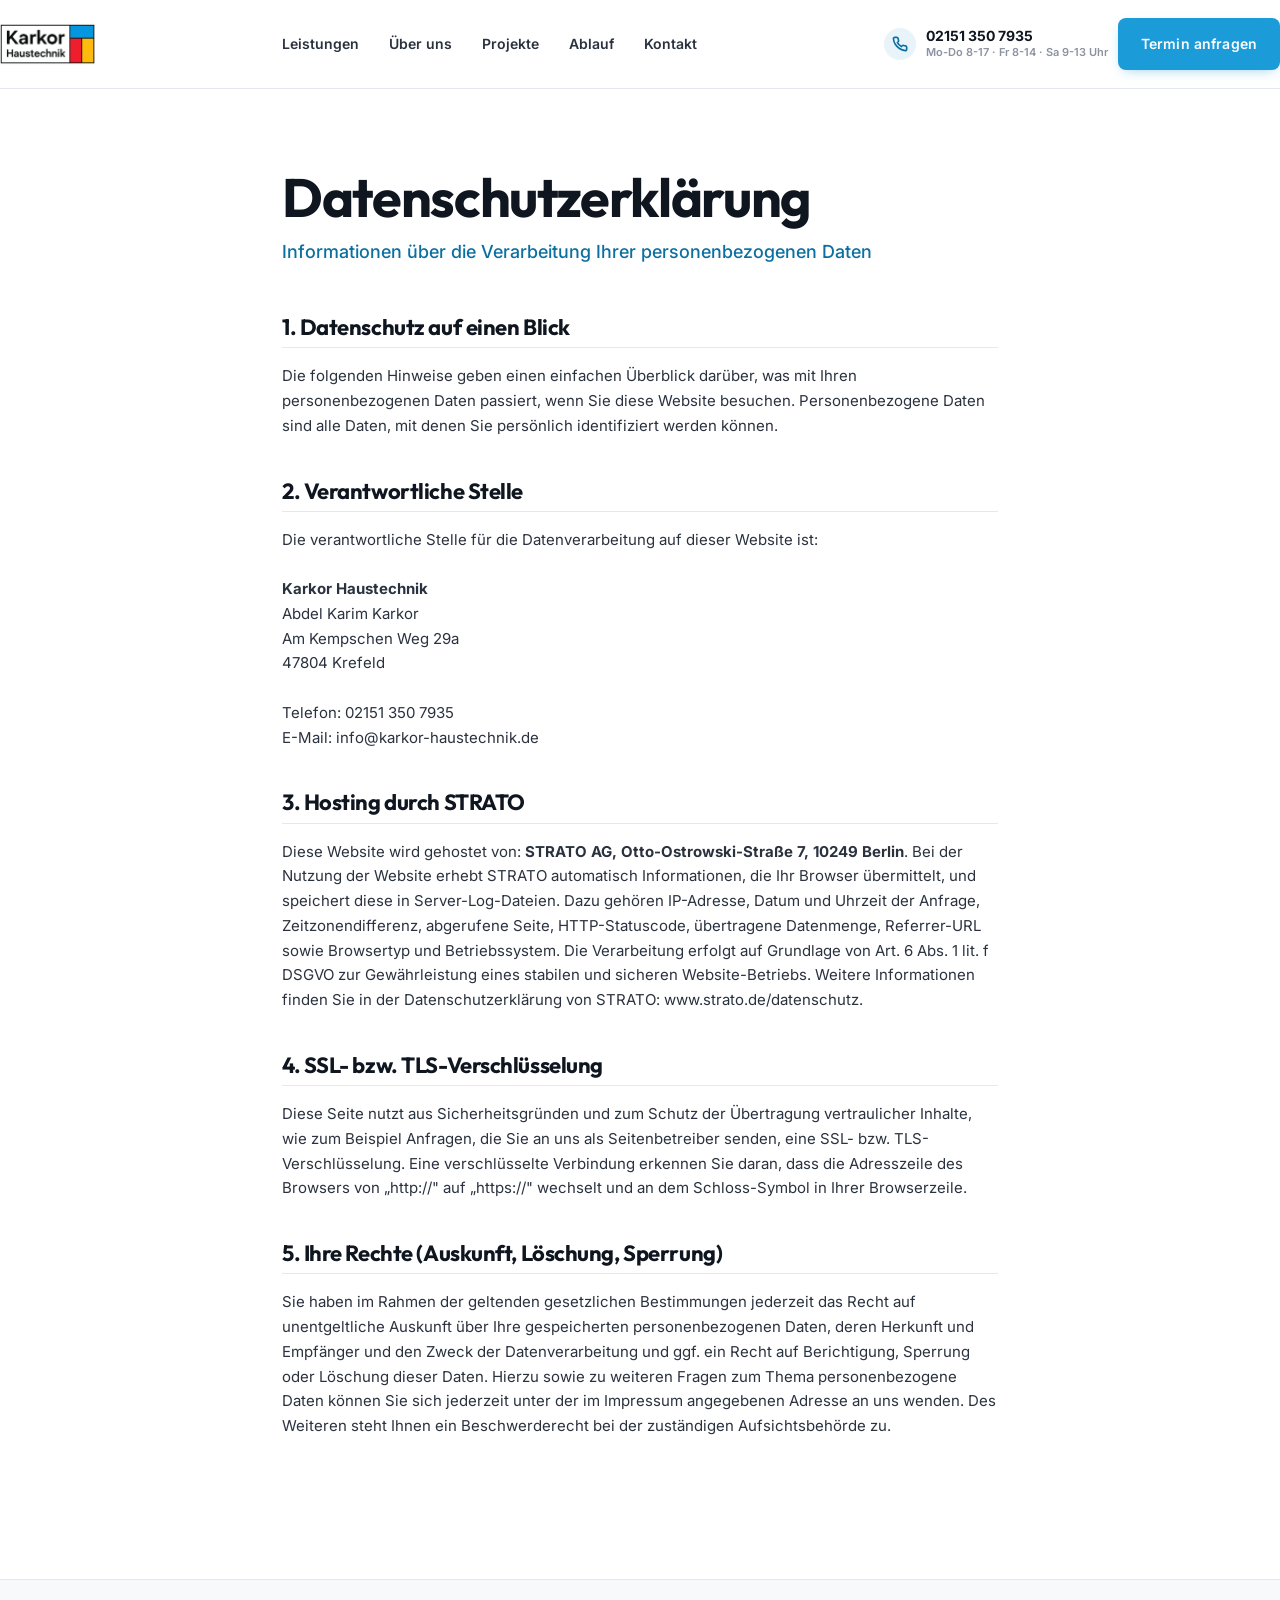
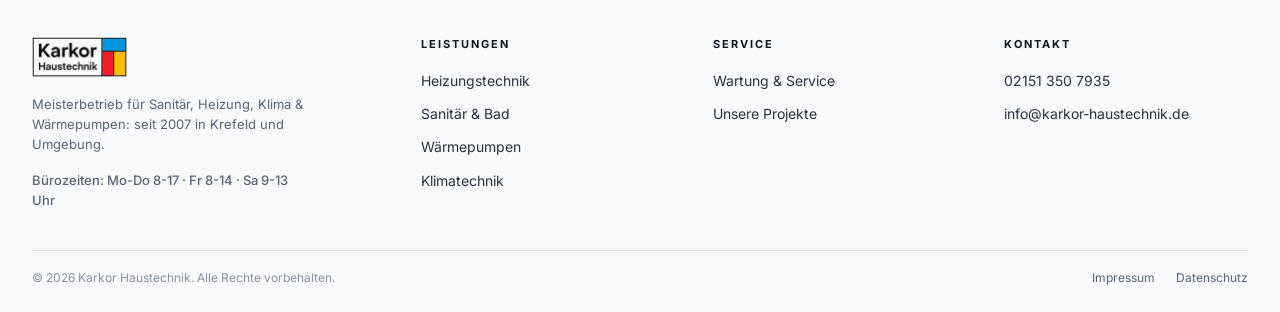
==== datenschutz.html @ 4d54caca "Zero-JS-Render Umbau: alle Inhalte hardcodiert, KI-Crawler-ready, Klara entfernt, WhatsApp, Strato-D" ====
<!doctype html>
<html lang="de">
<head>
<meta charset="utf-8" />
<meta name="viewport" content="width=device-width, initial-scale=1" />
<title>Datenschutzerklärung | Karkor Haustechnik</title>
<meta name="description" content="Datenschutzerklärung für Karkor Haustechnik in Krefeld — Informationen zur Verarbeitung personenbezogener Daten." />
<link rel="canonical" href="https://karkorshk.de/datenschutz.html" />
<meta name="robots" content="noindex, follow" />

<link rel="preconnect" href="https://fonts.googleapis.com" />
<link rel="preconnect" href="https://fonts.gstatic.com" crossorigin />
<link href="https://fonts.googleapis.com/css2?family=Inter:wght@400;500;600;700;800&family=Outfit:wght@600;700;800&display=swap" rel="stylesheet" />
<link rel="stylesheet" href="karkor-tokens.css?v=3" />
<link rel="stylesheet" href="styles/layout.css?v=3" />
</head>
<body>

  <!-- ════════════════════════ HEADER ════════════════════════ -->
  <header class="site">
    <div class="wrap row">
      <a href="index.html" aria-label="Karkor"><img src="assets/karkor-logo.png" alt="Karkor Haustechnik" class="logo" decoding="async"></a>

      <button class="menu-toggle" aria-label="Menü öffnen">☰</button>
      <nav id="mobile-nav">
        <a href="index.html#leistungen">Leistungen</a>
        <a href="index.html#ueber">Über uns</a>
        <a href="index.html#projekte">Projekte</a>
        <a href="index.html#ablauf">Ablauf</a>
        <a href="index.html#kontakt">Kontakt</a>
      </nav>
      <div class="ctas">
        <a href="tel:021513507935" class="phone-mini">
          <span class="ic">
            <svg width="16" height="16" viewBox="0 0 24 24" fill="none" stroke="currentColor" stroke-width="2.5" stroke-linecap="round" stroke-linejoin="round" style="display: block;"><path d="M22 16.92v3a2 2 0 0 1-2.18 2 19.79 19.79 0 0 1-8.63-3.07 19.5 19.5 0 0 1-6-6 19.79 19.79 0 0 1-3.07-8.67A2 2 0 0 1 4.11 2h3a2 2 0 0 1 2 1.72 12.84 12.84 0 0 0 .7 2.81 2 2 0 0 1-.45 2.11L8.09 9.91a16 16 0 0 0 6 6l1.27-1.27a2 2 0 0 1 2.11-.45 12.84 12.84 0 0 0 2.81.7A2 2 0 0 1 22 16.92z"/></svg>
          </span>
          <span><b>02151 350 7935</b><span>Mo-Do 8-17 · Fr 8-14 · Sa 9-13 Uhr</span></span>
        </a>
        <a href="index.html#kontakt" class="btn btn-primary">Termin anfragen</a>
      </div>
    </div>
  </header>

  <!-- ════════════════════════ DATENSCHUTZ CONTENT ════════════════════════ -->
  <section class="legal">
    <div class="wrap legal-wrap">
      <h1 class="h1">Datenschutzerklärung</h1>
      <p class="lead">Informationen über die Verarbeitung Ihrer personenbezogenen Daten</p>

      <div>
        <h2 class="h2">1. Datenschutz auf einen Blick</h2>
        <p>Die folgenden Hinweise geben einen einfachen Überblick darüber, was mit Ihren personenbezogenen Daten passiert, wenn Sie diese Website besuchen. Personenbezogene Daten sind alle Daten, mit denen Sie persönlich identifiziert werden können.</p>
      </div>

      <div>
        <h2 class="h2">2. Verantwortliche Stelle</h2>
        <p>Die verantwortliche Stelle für die Datenverarbeitung auf dieser Website ist:<br/><br/><strong>Karkor Haustechnik</strong><br/>Abdel Karim Karkor<br/>Am Kempschen Weg 29a<br/>47804 Krefeld<br/><br/>Telefon: 02151 350 7935<br/>E-Mail: info@karkor-haustechnik.de</p>
      </div>

      <div>
        <h2 class="h2">3. Hosting durch STRATO</h2>
        <p>Diese Website wird gehostet von: <strong>STRATO AG, Otto-Ostrowski-Straße 7, 10249 Berlin</strong>. Bei der Nutzung der Website erhebt STRATO automatisch Informationen, die Ihr Browser übermittelt, und speichert diese in Server-Log-Dateien. Dazu gehören IP-Adresse, Datum und Uhrzeit der Anfrage, Zeitzonendifferenz, abgerufene Seite, HTTP-Statuscode, übertragene Datenmenge, Referrer-URL sowie Browsertyp und Betriebssystem. Die Verarbeitung erfolgt auf Grundlage von Art. 6 Abs. 1 lit. f DSGVO zur Gewährleistung eines stabilen und sicheren Website-Betriebs. Weitere Informationen finden Sie in der Datenschutzerklärung von STRATO: <a href="https://www.strato.de/datenschutz/" target="_blank" rel="noopener">www.strato.de/datenschutz</a>.</p>
      </div>

      <div>
        <h2 class="h2">4. SSL- bzw. TLS-Verschlüsselung</h2>
        <p>Diese Seite nutzt aus Sicherheitsgründen und zum Schutz der Übertragung vertraulicher Inhalte, wie zum Beispiel Anfragen, die Sie an uns als Seitenbetreiber senden, eine SSL- bzw. TLS-Verschlüsselung. Eine verschlüsselte Verbindung erkennen Sie daran, dass die Adresszeile des Browsers von „http://" auf „https://" wechselt und an dem Schloss-Symbol in Ihrer Browserzeile.</p>
      </div>

      <div>
        <h2 class="h2">5. Ihre Rechte (Auskunft, Löschung, Sperrung)</h2>
        <p>Sie haben im Rahmen der geltenden gesetzlichen Bestimmungen jederzeit das Recht auf unentgeltliche Auskunft über Ihre gespeicherten personenbezogenen Daten, deren Herkunft und Empfänger und den Zweck der Datenverarbeitung und ggf. ein Recht auf Berichtigung, Sperrung oder Löschung dieser Daten. Hierzu sowie zu weiteren Fragen zum Thema personenbezogene Daten können Sie sich jederzeit unter der im Impressum angegebenen Adresse an uns wenden. Des Weiteren steht Ihnen ein Beschwerderecht bei der zuständigen Aufsichtsbehörde zu.</p>
      </div>
    </div>
  </section>

  <!-- ════════════════════════ FOOTER ════════════════════════ -->
  <footer class="site">
    <div class="wrap">
      <div class="top">
        <div class="col brand-col">
          <img src="assets/karkor-logo.png" alt="Karkor Haustechnik" decoding="async">
          <p>Meisterbetrieb für Sanitär, Heizung, Klima &amp; Wärmepumpen: seit 2007 in Krefeld und Umgebung.</p>
          <p class="footer-hours">Bürozeiten: Mo-Do 8-17 · Fr 8-14 · Sa 9-13 Uhr</p>
        </div>
        <div class="col">
          <h4>Leistungen</h4>
          <ul>
            <li><a href="index.html#leistungen">Heizungstechnik</a></li>
            <li><a href="index.html#leistungen">Sanitär &amp; Bad</a></li>
            <li><a href="index.html#leistungen">Wärmepumpen</a></li>
            <li><a href="index.html#leistungen">Klimatechnik</a></li>
          </ul>
        </div>
        <div class="col">
          <h4>Service</h4>
          <ul>
            <li><a href="index.html#kontakt">Wartung &amp; Service</a></li>
            <li><a href="projekte.html">Unsere Projekte</a></li>
          </ul>
        </div>
        <div class="col">
          <h4>Kontakt</h4>
          <ul>
            <li><a href="tel:021513507935">02151 350 7935</a></li>
            <li><a href="mailto:info@karkor-haustechnik.de">info@karkor-haustechnik.de</a></li>
          </ul>
        </div>
      </div>
      <div class="bottom">
        <span>© 2026 Karkor Haustechnik. Alle Rechte vorbehalten.</span>
        <span>
          <a href="impressum.html">Impressum</a>
          <a href="datenschutz.html">Datenschutz</a>
        </span>
      </div>
    </div>
  </footer>

  <script>
    const toggle = document.querySelector('.menu-toggle');
    const nav = document.getElementById('mobile-nav');
    if(toggle && nav) {
      toggle.addEventListener('click', () => {
        nav.classList.toggle('is-open');
        toggle.innerHTML = nav.classList.contains('is-open') ? '✕' : '☰';
      });
    }
  </script>

  <!-- ════════════════════════ MOBILE ACTION BAR ════════════════════════ -->
  <div class="mobile-action-bar">
    <div class="mobile-action-bar-inner">
      <a href="tel:021513507935" class="btn-phone" aria-label="Anrufen">
        <span class="ic">
          <svg width="20" height="20" viewBox="0 0 24 24" fill="none" stroke="currentColor" stroke-width="2.5" stroke-linecap="round" stroke-linejoin="round" style="display: block; margin: auto;"><path d="M22 16.92v3a2 2 0 0 1-2.18 2 19.79 19.79 0 0 1-8.63-3.07 19.5 19.5 0 0 1-6-6 19.79 19.79 0 0 1-3.07-8.67A2 2 0 0 1 4.11 2h3a2 2 0 0 1 2 1.72 12.84 12.84 0 0 0 .7 2.81 2 2 0 0 1-.45 2.11L8.09 9.91a16 16 0 0 0 6 6l1.27-1.27a2 2 0 0 1 2.11-.45 12.84 12.84 0 0 0 2.81.7A2 2 0 0 1 22 16.92z"/></svg>
        </span>
      </a>
      <a href="index.html#kontakt" class="btn btn-primary">Termin anfragen</a>
    </div>
  </div>

</body>
</html>
---- karkor-tokens.css ----
/* ───────────────────────────────────────────
   Karkor — Engineering / Handwerker-Premium
   Shared design tokens for variants A & B
   ─────────────────────────────────────────── */
:root{
  --blue:       #1B9BD8;
  --blue-deep:  #0C6FA1;
  --blue-ink:   #0A4870;
  --blue-tint:  #E8F3FA;
  --blue-tint2: #F4F9FC;
  --red:        #DC2924;
  --red-soft:   #FBE8E6;
  --yellow:     #FBC91A;
  --yellow-soft:#FFF4C9;
  --ink:        #0F1620;
  --ink-2:      #2A323F;
  --ink-3:      #5A6478;
  --mute:       #8B92A0;
  --hair:       #E5E8EE;
  --hair-2:     #EEF1F5;
  --paper:      #FFFFFF;
  --paper-2:    #F7F9FB;
  --paper-3:    #EEF2F6;
  --shadow-sm:  0 1px 0 rgba(15,22,32,.04), 0 4px 14px -8px rgba(15,22,32,.12);
  --shadow-md:  0 1px 0 rgba(15,22,32,.04), 0 12px 40px -16px rgba(15,22,32,.18);
}
*{box-sizing:border-box}
html,body{margin:0;padding:0}
body{
  font-family:'Inter', system-ui, sans-serif;
  color:var(--ink);
  background:var(--paper);
  -webkit-font-smoothing:antialiased;
  text-rendering:optimizeLegibility;
  line-height:1.55;
  font-size:15px;
}
a{color:inherit;text-decoration:none}
img{max-width:100%;display:block}
button{font-family:inherit;cursor:pointer}

/* Typography */
.h1{font-size:54px;line-height:1.05;letter-spacing:-.025em;font-weight:700;margin:0}
.h2{font-size:38px;line-height:1.1;letter-spacing:-.02em;font-weight:700;margin:0}
.h3{font-size:22px;line-height:1.25;letter-spacing:-.01em;font-weight:700;margin:0}
.h4{font-size:16px;line-height:1.35;letter-spacing:-.005em;font-weight:700;margin:0}
.eyebrow{
  display:inline-flex;align-items:center;gap:10px;
  font-size:12px;font-weight:600;letter-spacing:.16em;text-transform:uppercase;
  color:var(--blue-deep);
}
.eyebrow::before{content:"";width:24px;height:2px;background:var(--blue)}
.lead{font-size:17px;line-height:1.6;color:var(--ink-3);margin:0}
.body{font-size:15px;line-height:1.6;color:var(--ink-3);margin:0}
.tiny{font-size:12px;line-height:1.5;color:var(--mute);font-weight:500}

/* Buttons */
.btn{
  display:inline-flex;align-items:center;justify-content:center;gap:10px;
  padding:14px 22px;border-radius:8px;border:1.5px solid transparent;
  font-size:14px;font-weight:600;letter-spacing:.01em;
  transition:transform .12s, background .15s, color .15s, box-shadow .15s;
}
.btn:active{transform:translateY(1px)}
.btn-primary{background:var(--blue);color:#fff;box-shadow:0 4px 14px -6px rgba(27,155,216,.6)}
.btn-primary:hover{background:var(--blue-deep)}
.btn-outline{background:transparent;color:var(--ink);border-color:var(--hair)}
.btn-outline:hover{border-color:var(--ink);background:var(--ink);color:#fff}
.btn-dark{background:var(--ink);color:#fff}
.btn-dark:hover{background:var(--blue-deep)}
.btn .arr{font-size:16px;line-height:1}

/* Wrap */
.wrap{max-width:1280px;margin:0 auto;padding:0 32px}

/* Header — shared */
header.site{
  background:var(--paper);
  border-bottom:1px solid var(--hair);
}
header.site .row{display:flex;align-items:center;justify-content:space-between;padding:18px 0;gap:24px}
header.site .logo{height:42px}
header.site nav{display:flex;gap:30px}
header.site nav a{font-size:14px;font-weight:600;color:var(--ink-2)}
header.site nav a:hover{color:var(--blue)}
header.site .ctas{display:flex;gap:10px;align-items:center}
header.site .phone-mini{
  display:flex;align-items:center;gap:10px;font-size:13px;font-weight:600;color:var(--ink-2);
}
header.site .phone-mini .ic{
  width:32px;height:32px;border-radius:50%;background:var(--blue-tint);color:var(--blue-deep);
  display:inline-flex;align-items:center;justify-content:center;
}
header.site .phone-mini b{font-size:14px;color:var(--ink);display:block;line-height:1.1}
header.site .phone-mini span{display:block;font-size:11px;color:var(--mute);margin-top:1px}

/* Photo placeholder — looks intentional, not broken */
.photo{
  position:relative;
  background:linear-gradient(135deg, #d8dde6 0%, #c2cad6 60%, #aab3c2 100%);
  overflow:hidden;
  border-radius:14px;
  color:#fff;
  isolation:isolate;
}
.photo::before{
  content:"";position:absolute;inset:0;
  background-image:
    radial-gradient(circle at 30% 30%, rgba(255,255,255,.25) 0, transparent 40%),
    radial-gradient(circle at 70% 70%, rgba(15,22,32,.15) 0, transparent 50%);
  pointer-events:none;
}
.photo::after{
  content:"";position:absolute;inset:0;
  background:
    radial-gradient(circle at 50% 38%, rgba(255,255,255,.4) 0 38px, transparent 70px),
    radial-gradient(ellipse at 50% 76%, rgba(255,255,255,.18) 0 90px, transparent 200px);
  filter:blur(.5px);
  opacity:.7;
  mix-blend-mode:soft-light;
}
.photo .ph-lbl{
  position:absolute;left:14px;bottom:12px;z-index:1;
  font-size:10px;font-weight:600;letter-spacing:.14em;text-transform:uppercase;
  color:rgba(255,255,255,.85);
}
.photo.has-img{background:#0a0a0a !important}
  .photo.has-img::before,.photo.has-img::after{display:none}
  .photo.has-img > img{position:absolute;inset:0;width:100%;height:100%;object-fit:cover;display:block}
  .photo.has-img .ph-lbl{display:none}

/* Tag overlays for photos */
.photo .tag{
  position:absolute;left:14px;top:14px;z-index:1;
  display:inline-flex;align-items:center;gap:6px;
  background:rgba(255,255,255,.95);color:var(--ink);
  padding:7px 11px;border-radius:999px;
  font-size:11px;font-weight:700;letter-spacing:.04em;
  box-shadow:0 4px 12px -4px rgba(15,22,32,.18);
}
.photo .tag .ic{width:14px;height:14px;border-radius:50%;background:var(--blue);display:inline-block}
.photo .tag.r .ic{background:var(--red)}
.photo .tag.y .ic{background:var(--yellow)}

/* Footer — shared */
footer.site{
  background:var(--paper-2);color:var(--ink-3);
  padding:56px 0 24px;margin-top:0;
  border-top:1px solid var(--hair);
}
footer.site .top{display:grid;grid-template-columns:1.4fr 1fr 1fr 1fr;gap:48px}
footer.site .col h4{font-size:11px;font-weight:700;letter-spacing:.18em;text-transform:uppercase;color:var(--ink);margin:0 0 16px}
footer.site .col ul{list-style:none;padding:0;margin:0;display:flex;flex-direction:column;gap:10px}
footer.site .col a{font-size:14px;color:var(--ink-2);transition:color .15s}
footer.site .col a:hover{color:var(--blue)}
footer.site .brand-col p{font-size:13px;line-height:1.55;color:var(--ink-3);margin:16px 0 0;max-width:34ch}
footer.site .brand-col img{height:42px}
footer.site .bottom{
  border-top:1px solid var(--hair);margin-top:40px;padding-top:18px;
  display:flex;justify-content:space-between;font-size:12px;color:var(--mute);
}
footer.site .bottom a{color:var(--ink-3);margin-left:18px;transition:color .15s}
footer.site .bottom a:hover{color:var(--blue)}
---- styles/layout.css ----
/* ═══════════════ LAYOUT & COMPONENTS ═══════════════ */
/* Premium Font for Headings */
.h1, .h2, .h3, .h4 { font-family: 'Outfit', sans-serif; }

/* Scroll Reveal Animation */
.reveal {
  opacity: 0;
  transform: translateY(24px);
  transition: opacity 0.6s cubic-bezier(0.16, 1, 0.3, 1), transform 0.6s cubic-bezier(0.16, 1, 0.3, 1);
}
.reveal.is-visible {
  opacity: 1;
  transform: translateY(0);
}

/* ═══════════════ HEADER (Sticky + Glassmorphism) ═══════════════ */
header.site {
  position: sticky;
  top: 0;
  z-index: 100;
  background: rgba(255, 255, 255, 0.85);
  backdrop-filter: blur(12px);
  -webkit-backdrop-filter: blur(12px);
  border-bottom: 1px solid var(--hair);
  transition: transform 0.3s ease;
}
/* Focus States for Accessibility */
a:focus-visible, button:focus-visible {
  outline: 2px solid var(--blue);
  outline-offset: 4px;
  border-radius: 4px;
}

/* Hamburger Menu Icon */
.menu-toggle {
  display: none;
  background: none;
  border: none;
  font-size: 32px;
  color: var(--ink);
  cursor: pointer;
  padding: 10px;
  line-height: 1;
}

/* ═══════════════ HERO ═══════════════ */
.hero {
  position: relative; overflow: hidden;
  background: var(--paper);
  padding: 64px 0 96px;
}
.hero::before {
  content: ""; position: absolute; inset: 0; left: auto; width: 48%;
  background: var(--blue);
  clip-path: polygon(8% 0, 100% 0, 100% 88%, 0 100%);
}
.hero-grid {
  position: relative; display: grid; grid-template-columns: 1.05fr 1fr; gap: 48px; align-items: center;
}
/* Color classes for Logo/Hero customization */
.hero-copy .eyebrow { color: var(--blue-deep) }
.hero-copy h1 { margin: 18px 0 20px; color: var(--ink) }
.hero-copy h1 .accent { color: var(--blue); font-style: normal }
.hero-copy h1 .c-blue { color: var(--blue); }
.hero-copy h1 .c-red { color: var(--red); }
.hero-copy h1 .c-yellow { color: var(--yellow); }
.hero-copy h1 .c-blue,
.hero-copy h1 .c-red,
.hero-copy h1 .c-yellow {
  -webkit-text-stroke: 1px var(--ink);
  paint-order: stroke fill;
}
.hero-copy .lead { max-width: 46ch }
.hero-copy .ctas { display: flex; gap: 12px; align-items: center; margin-top: 32px; flex-wrap: wrap }
.hero-copy .trust-mini {
  display: flex; gap: 24px; margin-top: 36px; padding-top: 24px; border-top: 1px solid var(--hair);
}
.hero-copy .trust-mini .ti { display: flex; flex-direction: column; gap: 2px }
.hero-copy .trust-mini .num { font-size: 24px; font-weight: 800; letter-spacing: -.02em; color: var(--ink) }
.hero-copy .trust-mini .lbl { font-size: 11px; font-weight: 600; color: var(--mute); text-transform: uppercase; letter-spacing: .08em }

.hero-visual { position: relative; height: 520px; }
.hero-portrait {
  position: absolute; inset: 0; border-radius: 18px; background: #0a0a0a; overflow: hidden;
}
.hero-portrait img { position: absolute; inset: 0; width: 100%; height: 100%; object-fit: cover; display: block; }

.hero-card {
  position: absolute; background: rgba(255,255,255,0.9); backdrop-filter: blur(8px);
  border-radius: 14px; box-shadow: var(--shadow-md); border: 1px solid rgba(255,255,255,0.6);
  padding: 16px 18px; display: flex; align-items: center; gap: 14px; z-index: 2;
}
.hero-card.tl { top: 24px; left: -32px; }
.hero-card.tl .ic {
  width: 42px; height: 42px; border-radius: 50%; background: var(--blue-tint); color: var(--blue-deep);
  display: flex; align-items: center; justify-content: center; font-size: 18px; flex-shrink: 0;
}
.hero-card.tl b { font-size: 14px; font-weight: 700; display: block; line-height: 1.2 }
.hero-card.tl span { font-size: 11px; color: var(--mute); display: block; margin-top: 2px }

.hero-card.br { bottom: 24px; right: -24px; padding: 18px 22px }
.hero-card.br .star { color: var(--yellow); font-size: 14px; letter-spacing: 1px }
.hero-card.br b { font-size: 22px; font-weight: 800; line-height: 1; letter-spacing: -.02em; display: block; margin-top: 4px }
.hero-card.br span { font-size: 11px; color: var(--mute); display: block; margin-top: 4px; font-weight: 600; letter-spacing: .06em; text-transform: uppercase }

.hero-dots {
  position: absolute; width: 120px; height: 120px;
  background-image: radial-gradient(var(--blue-deep) 1.5px, transparent 1.5px);
  background-size: 14px 14px; opacity: .4;
}
.hero-dots.bl { bottom: 40px; left: -60px }

/* ═══════════════ TRUST BAR ═══════════════ */
.trust-bar { background: var(--paper-2); border-top: 1px solid var(--hair); border-bottom: 1px solid var(--hair); padding: 28px 0 }
.trust-bar .row { display: grid; grid-template-columns: repeat(4, 1fr); gap: 24px; align-items: center }
.trust-bar .ti { display: flex; align-items: center; gap: 14px }
.trust-bar .ti .ic {
  width: 44px; height: 44px; border-radius: 12px; background: var(--blue-tint); color: var(--blue-deep);
  display: flex; align-items: center; justify-content: center; flex-shrink: 0;
}
.trust-bar .ti b { font-size: 14px; font-weight: 700; display: block; line-height: 1.2 }
.trust-bar .ti span { font-size: 12px; color: var(--mute); display: block; margin-top: 2px }

/* ═══════════════ LEISTUNGEN ═══════════════ */
.lst { padding: 96px 0 }
.lst-head { display: grid; grid-template-columns: 1.4fr 1fr; gap: 48px; align-items: end; margin-bottom: 48px }
.lst-head h2 { margin: 14px 0 0; max-width: 18ch }
.lst-head .meta { font-size: 14px; color: var(--ink-3); line-height: 1.6; max-width: 42ch }
.lst-head .meta strong { color: var(--ink) }

.svc-grid { display: grid; grid-template-columns: repeat(4, 1fr); gap: 20px }
.svc-card {
  background: #fff; border-radius: 16px; border: 1px solid var(--hair);
  overflow: hidden; display: flex; flex-direction: column;
  transition: transform .2s cubic-bezier(0.16, 1, 0.3, 1), box-shadow .2s ease, border-color .2s ease;
}
.svc-card:hover { transform: translateY(-6px); box-shadow: var(--shadow-md); border-color: var(--blue-tint) }
.svc-photo { aspect-ratio: 4/3; position: relative }
.svc-photo .num {
  position: absolute; left: 14px; top: 14px; width: 34px; height: 34px; border-radius: 50%; background: #fff;
  display: flex; align-items: center; justify-content: center; font-size: 13px; font-weight: 800; color: var(--blue-deep);
  box-shadow: 0 4px 10px -4px rgba(15,22,32,.2);
}
.svc-photo .chip-foerder {
  position: absolute; right: 14px; top: 14px; background: var(--yellow); color: var(--ink);
  padding: 6px 10px; border-radius: 6px; font-size: 10px; font-weight: 800; letter-spacing: .06em; text-transform: uppercase;
}
.svc-body { padding: 22px 22px 24px; display: flex; flex-direction: column; flex: 1 }
.svc-body h3 { margin: 0 0 8px }
.svc-body p { margin: 0 0 16px; font-size: 14px; color: var(--ink-3); line-height: 1.55; flex: 1 }
.svc-body .more {
  display: inline-flex; align-items: center; gap: 8px; color: var(--blue-deep); font-size: 13px; font-weight: 700;
  padding: 10px 0; /* Touch friendly */
}
.svc-body .more .arr { transition: transform .15s }
.svc-card:hover .svc-body .more .arr { transform: translateX(4px) }

/* ═══════════════ ABOUT ═══════════════ */
.about { padding: 96px 0; background: var(--paper-2); border-top: 1px solid var(--hair); border-bottom: 1px solid var(--hair) }
.about-grid { display: grid; grid-template-columns: 1fr 1.05fr; gap: 64px; align-items: center }
.about-img { position: relative; height: 540px; background: #0a0a0a; border-radius: 18px; overflow: hidden; }
.about-img > img { position: absolute; inset: 0; width: 100%; height: 100%; object-fit: cover; display: block }

.about-copy h2 { margin: 14px 0 18px; max-width: 18ch }
.about-copy .lead { max-width: 46ch; margin-bottom: 28px }
.about-stats { display: grid; grid-template-columns: 1fr 1fr 1fr; gap: 24px; margin-bottom: 32px; padding-top: 24px; border-top: 1px solid var(--hair) }
.about-stats .s { display: flex; flex-direction: column; gap: 4px }
.about-stats .s b { font-size: 32px; font-weight: 800; letter-spacing: -.02em; line-height: 1; color: var(--ink) }
.about-stats .s b sup { font-size: .5em; color: var(--blue); font-weight: 700 }
.about-stats .s span { font-size: 12px; font-weight: 600; color: var(--mute); text-transform: uppercase; letter-spacing: .08em; margin-top: 6px }
.about-list { list-style: none; padding: 0; margin: 0; display: flex; flex-direction: column; gap: 12px }
.about-list li { display: flex; gap: 12px; align-items: flex-start; font-size: 15px; color: var(--ink-2); font-weight: 500 }
.about-list li::before {
  content: ""; width: 18px; height: 18px; border-radius: 50%; background: var(--blue-tint); flex-shrink: 0; margin-top: 3px;
  background-image: url("data:image/svg+xml;utf8,<svg xmlns='http://www.w3.org/2000/svg' viewBox='0 0 24 24' fill='none' stroke='%230C6FA1' stroke-width='3'><path d='M20 6L9 17l-5-5'/></svg>");
  background-position: center; background-size: 11px; background-repeat: no-repeat;
}

/* ═══════════════ KLARA ═══════════════ */
.klara { padding: 96px 0; background: var(--paper) }
.klara-frame {
  background: linear-gradient(120deg, var(--blue-tint2) 0%, var(--paper) 70%);
  border: 1px solid var(--hair); border-radius: 24px; padding: 64px;
  display: grid; grid-template-columns: 1fr 1fr; gap: 64px; align-items: center; position: relative; overflow: hidden;
}
.klara-frame::before {
  content: ""; position: absolute; width: 300px; height: 300px; border-radius: 50%;
  background: radial-gradient(circle, rgba(27,155,216,.12) 0%, transparent 70%); top: -100px; right: -80px; pointer-events: none;
}
.klara-frame .copy h2 { margin: 14px 0 18px; max-width: 18ch }
.klara-frame .copy .lead { max-width: 42ch; margin-bottom: 24px }
.klara-frame .copy ul { list-style: none; padding: 0; margin: 0; display: flex; flex-direction: column; gap: 14px }
.klara-frame .copy ul li { display: flex; gap: 14px; align-items: flex-start; font-size: 15px; color: var(--ink-2); font-weight: 500 }
.klara-frame .copy ul li .n {
  width: 28px; height: 28px; border-radius: 50%; background: var(--blue); color: #fff;
  display: flex; align-items: center; justify-content: center; font-size: 13px; font-weight: 800; flex-shrink: 0;
}

.chat-card {
  background: rgba(255,255,255,0.95); backdrop-filter: blur(12px); border-radius: 18px; box-shadow: var(--shadow-md);
  padding: 24px; position: relative;
}
.chat-card .head { display: flex; align-items: center; gap: 12px; padding-bottom: 16px; margin-bottom: 16px; border-bottom: 1px solid var(--hair) }
.chat-card .head .av {
  width: 42px; height: 42px; border-radius: 50%; background: var(--blue); color: #fff;
  display: flex; align-items: center; justify-content: center; font-size: 16px; font-weight: 800;
}
.chat-card .head b { font-size: 15px; font-weight: 700; display: block; line-height: 1.2 }
.chat-card .head span { font-size: 12px; color: var(--mute); display: flex; align-items: center; gap: 6px; margin-top: 3px }
.chat-card .head .live { width: 7px; height: 7px; background: #22c55e; border-radius: 50%; display: inline-block }
.chat { display: flex; flex-direction: column; gap: 10px }
.bubble { padding: 12px 14px; border-radius: 14px; font-size: 14px; line-height: 1.5; max-width: 88%; opacity: 0; transform: translateY(6px) }
.bubble.k { background: var(--paper-3); align-self: flex-start; border-bottom-left-radius: 4px }
.bubble.u { background: var(--blue); color: #fff; align-self: flex-end; border-bottom-right-radius: 4px }
.bubble em { display: block; color: var(--mute); font-style: normal; font-size: 11px; margin-top: 6px; font-weight: 600; letter-spacing: .05em; text-transform: uppercase }
.bubble.u em { color: rgba(255,255,255,.7) }
.bubble.chat-in { animation: chatBubbleIn .3s ease forwards }
@keyframes chatBubbleIn { to { opacity: 1; transform: translateY(0) } }
.chat-typing { display: none; align-items: center; gap: 4px; padding: 10px 14px; background: var(--paper-3); border-radius: 14px; border-bottom-left-radius: 4px; align-self: flex-start }
.chat-typing.show { display: flex }
.chat-typing span { width: 6px; height: 6px; border-radius: 50%; background: var(--mute); animation: typingBounce 1s ease infinite }
.chat-typing span:nth-child(2) { animation-delay: .15s }
.chat-typing span:nth-child(3) { animation-delay: .3s }
@keyframes typingBounce { 0%,60%,100%{transform: translateY(0); opacity: .4} 30%{transform: translateY(-4px); opacity: 1} }

/* ═══════════════ ABLAUF ═══════════════ */
.ab { padding: 96px 0; background: var(--paper-2); border-top: 1px solid var(--hair); border-bottom: 1px solid var(--hair) }
.ab-head { text-align: center; max-width: 640px; margin: 0 auto 56px }
.ab-head h2 { margin: 14px 0 16px }
.ab-grid { display: grid; grid-template-columns: repeat(3, 1fr); gap: 24px; position: relative }
.ab-grid::before {
  content: ""; position: absolute; top: 46px; left: 8%; right: 8%; height: 2px;
  background-image: linear-gradient(to right, var(--blue) 50%, transparent 50%); background-size: 14px 2px; z-index: 0;
}
.ab-step { background: #fff; border: 1px solid var(--hair); border-radius: 16px; padding: 32px 28px; text-align: center; position: relative; z-index: 1; }
.ab-step .num {
  width: 64px; height: 64px; border-radius: 50%; background: #fff; border: 2px solid var(--blue); color: var(--blue-deep); font-size: 24px; font-weight: 800;
  display: flex; align-items: center; justify-content: center; margin: 0 auto 20px;
}
.ab-step.acc-blue .num { background: var(--blue); color: #fff }
.ab-step h3 { margin: 0 0 8px; font-size: 20px }
.ab-step p { margin: 0; font-size: 14px; color: var(--ink-3); line-height: 1.55 }
.ab-step .pill {
  display: inline-block; margin-top: 14px; background: var(--blue-tint); color: var(--blue-deep);
  padding: 5px 10px; border-radius: 6px; font-size: 11px; font-weight: 700; letter-spacing: .06em; text-transform: uppercase;
}

/* ═══════════════ KONTAKT ═══════════════ */
.cta-banner { padding: 96px 0 }
.cta-frame {
  background: var(--ink); color: #fff; border-radius: 24px; padding: 64px;
  display: grid; grid-template-columns: 1.2fr 1fr; gap: 48px; align-items: center; position: relative; overflow: hidden;
}
.cta-frame::before {
  content: ""; position: absolute; width: 400px; height: 400px; border-radius: 50%;
  background: radial-gradient(circle, rgba(27,155,216,.4) 0%, transparent 70%); top: -150px; right: -100px; pointer-events: none;
}
.cta-frame::after {
  content: ""; position: absolute; left: 0; top: 0; bottom: 0; width: 6px;
  background: linear-gradient(180deg, var(--yellow), var(--red), var(--blue));
}
.cta-frame .copy { position: relative }
.cta-frame .eyebrow { color: var(--blue) }
.cta-frame .eyebrow::before { background: var(--blue) }
.cta-frame h2 { color: #fff; margin: 14px 0 16px; max-width: 18ch }
.cta-frame .lead { color: rgba(255,255,255,.7); max-width: 42ch; margin-bottom: 28px }
.cta-frame .ctas { display: flex; gap: 12px; flex-wrap: wrap }
.cta-frame .ctas .btn-outline { border-color: rgba(255,255,255,.3); color: #fff }
.cta-frame .ctas .btn-outline:hover { background: #fff; color: var(--ink); border-color: #fff }

.cta-side { position: relative; display: flex; flex-direction: column; gap: 14px }
.cta-side .row {
  background: rgba(255,255,255,.06); border: 1px solid rgba(255,255,255,.1); border-radius: 14px; padding: 18px 22px; display: flex; align-items: center; gap: 16px;
}
.cta-side .row .ic {
  width: 40px; height: 40px; border-radius: 10px; background: var(--blue); color: #fff;
  display: flex; align-items: center; justify-content: center; flex-shrink: 0; font-size: 16px;
}
.cta-side .row b { font-size: 15px; font-weight: 700; display: block; line-height: 1.2 }
.cta-side .row span { font-size: 13px; color: rgba(255,255,255,.65); display: block; margin-top: 3px }

/* ═══════════════ MOBILE ACTION BAR ═══════════════ */
.mobile-action-bar {
  display: none;
  position: fixed;
  bottom: 0; left: 0; right: 0;
  background: rgba(255,255,255,0.95);
  backdrop-filter: blur(12px);
  -webkit-backdrop-filter: blur(12px);
  border-top: 1px solid var(--hair);
  padding: 12px 20px;
  padding-bottom: calc(12px + env(safe-area-inset-bottom));
  z-index: 999;
  box-shadow: 0 -4px 20px rgba(15,22,32,0.06);
}
.mobile-action-bar-inner {
  display: grid;
  grid-template-columns: 1fr auto;
  gap: 12px;
}
.mobile-action-bar .btn {
  width: 100%;
  padding: 14px;
}
.mobile-action-bar .btn-phone {
  width: 48px;
  height: 48px;
  border-radius: 8px;
  background: var(--blue-tint);
  color: var(--blue-deep);
  display: flex; align-items: center; justify-content: center;
  font-size: 20px;
}

/* ═══════════════ FOOTER CUSTOMIZATIONS ═══════════════ */
.footer-hours {
  margin-top: 18px;
  font-size: 13px;
  color: var(--ink-3);
  font-weight: 500;
}

/* ═══════════════ LEGAL PAGES ═══════════════ */
.legal {
  padding: 80px 0 120px;
  background: var(--paper);
}
.legal-wrap {
  max-width: 780px;
  margin: 0 auto;
}
.legal h1 {
  margin-bottom: 12px;
  color: var(--ink);
}
.legal .lead {
  font-size: 18px;
  color: var(--blue-deep);
  margin-bottom: 48px;
  font-weight: 500;
}
.legal h2 {
  font-size: 22px;
  color: var(--ink);
  margin-top: 40px;
  margin-bottom: 16px;
  border-bottom: 1px solid var(--hair);
  padding-bottom: 8px;
}
.legal p {
  font-size: 15px;
  line-height: 1.65;
  color: var(--ink-2);
  margin-bottom: 20px;
}
.legal address {
  font-style: normal;
  font-size: 15px;
  line-height: 1.65;
  color: var(--ink-2);
  margin-bottom: 20px;
}

/* ═══════════════ TABLET ≤ 1024px ═══════════════ */
@media (max-width:1024px) {
  .h1 { font-size: 40px }
  .h2 { font-size: 30px }

  /* Header Mobile Menu Support */
  header.site .ctas { display: none; }
  header.site nav {
    display: none;
    position: absolute; top: 100%; left: 0; right: 0;
    background: rgba(255, 255, 255, 0.98);
    backdrop-filter: blur(12px);
    flex-direction: column; padding: 24px 32px; gap: 20px;
    border-bottom: 1px solid var(--hair);
    box-shadow: var(--shadow-md);
  }
  header.site nav.is-open { display: flex; }
  .menu-toggle { display: block; }
  .mobile-action-bar { display: block; }
  body { padding-bottom: 80px; } /* Space for action bar */

  /* Hero */
  .hero { padding: 56px 0 72px }
  .hero::before { display: none }
  .hero-grid { grid-template-columns: 1fr; gap: 40px }
  .hero-visual { height: 360px; max-width: 560px; width: 100% }
  .hero-card.tl { left: -8px }
  .hero-card.br { right: -8px }
  .hero-copy .lead { max-width: 100% }

  /* Trust bar */
  .trust-bar .row { grid-template-columns: repeat(2,1fr); gap: 20px }

  /* Leistungen */
  .lst { padding: 72px 0 }
  .lst-head { grid-template-columns: 1fr; gap: 16px }
  .lst-head .meta { max-width: 100% }
  .svc-grid { grid-template-columns: repeat(2,1fr) }

  /* About */
  .about { padding: 72px 0 }
  .about-grid { grid-template-columns: 1fr; gap: 40px }
  .about-img { height: 340px; order: -1 }
  .about-copy .lead { max-width: 100% }

  /* Klara */
  .klara-frame { grid-template-columns: 1fr; gap: 40px; padding: 48px 40px }
  .klara-frame .copy h2 { max-width: 100% }
  .klara-frame .copy .lead { max-width: 100% }

  /* Ablauf */
  .ab { padding: 72px 0 }

  /* Kontakt */
  .cta-banner { padding: 72px 0 }
  .cta-frame { grid-template-columns: 1fr; gap: 32px; padding: 48px 40px }
  .cta-frame h2 { max-width: 100% }
  .cta-frame .lead { max-width: 100% }

  /* Footer */
  footer.site .top { grid-template-columns: 1fr 1fr; gap: 32px }
  footer.site .brand-col { grid-column: 1 / -1 }
}

/* ═══════════════ MOBILE ≤ 640px ═══════════════ */
@media (max-width:640px) {
  .wrap { padding: 0 20px }
  .h1 { font-size: 34px }
  .h2 { font-size: 26px }
  .h3 { font-size: 20px }
  .lead { font-size: 16px }

  /* Hero: Bleed Effect for Image */
  .hero { padding: 32px 0 48px; overflow: visible; }
  .hero-visual { display: block; height: 320px; width: 100vw; margin-left: -20px; border-radius: 0; }
  .hero-portrait { border-radius: 0; }
  .hero-card { transform: scale(0.9); }
  .hero-card.tl { top: -16px; left: 10px; }
  .hero-card.br { bottom: -24px; right: 10px; }
  .hero-dots { display: none; }
  .hero-copy .trust-mini { gap: 16px }
  .hero-copy .trust-mini .num { font-size: 20px }

  /* Trust bar */
  .trust-bar { padding: 20px 0 }
  .trust-bar .row { grid-template-columns: 1fr 1fr; gap: 14px }
  .trust-bar .ti .ic { width: 36px; height: 36px; border-radius: 10px }
  .trust-bar .ti b { font-size: 13px }

  /* Leistungen: Horizontal Swipe */
  .lst { padding: 56px 0; overflow: hidden; }
  .svc-grid {
    grid-template-columns: none;
    grid-auto-flow: column;
    grid-auto-columns: 85vw;
    overflow-x: auto;
    overscroll-behavior-x: contain;
    scroll-snap-type: x mandatory;
    padding-bottom: 24px; /* for shadow */
    margin: 0 -20px; padding-left: 20px; padding-right: 20px; gap: 16px;
    scrollbar-width: none;
  }
  .svc-grid::-webkit-scrollbar { display: none; }
  .svc-card { scroll-snap-align: start; }

  /* About */
  .about { padding: 56px 0 }
  .about-img { height: 260px }
  .about-stats { grid-template-columns: 1fr 1fr 1fr }
  .about-stats .s b { font-size: 24px }

  /* Klara */
  .klara-frame { padding: 28px 20px; gap: 28px }
  .klara { padding: 56px 0 }

  /* Ablauf: Horizontal Swipe */
  .ab { padding: 56px 0; overflow: hidden; }
  .ab-head { margin-bottom: 36px }
  .ab-grid {
    grid-template-columns: none; grid-auto-flow: column; grid-auto-columns: 85vw;
    overflow-x: auto; scroll-snap-type: x mandatory; margin: 0 -20px; padding: 0 20px 24px; gap: 16px;
    scrollbar-width: none;
  }
  .ab-grid::-webkit-scrollbar { display: none; }
  .ab-step { scroll-snap-align: start; padding: 24px 20px }
  .ab-grid::before { display: none }

  /* Kontakt */
  .cta-banner { padding: 56px 0 }
  .cta-frame { padding: 28px 20px; border-radius: 16px }
  .cta-frame::after { display: none }
  .cta-frame .ctas { flex-direction: column }
  .cta-frame .ctas .btn { width: 100%; justify-content: center }
  .cta-side .row { padding: 14px 16px }

  /* Footer */
  footer.site { padding: 40px 0 20px }
  footer.site .top { grid-template-columns: 1fr; gap: 28px }
  footer.site .brand-col { grid-column: auto }
  footer.site .bottom { flex-direction: column; gap: 8px; align-items: flex-start }
  footer.site .bottom a { margin-left: 0; margin-right: 18px }
}

/* ═══════════════ PROJEKTE TEASER & GALERIE ═══════════════ */
.projekte-teaser {
  padding: 96px 0;
  background: var(--paper);
}
.row-spaced {
  display: flex;
  justify-content: space-between;
  align-items: flex-end;
  margin-bottom: 48px;
  gap: 32px;
}
.row-spaced h2 {
  margin: 14px 0 8px;
}
.row-spaced .lead {
  max-width: 50ch;
  margin: 0;
  color: var(--ink-3);
}
.projekte-teaser .action-col {
  flex-shrink: 0;
}

/* Grid Layouts */
.teaser-grid, .galerie-grid {
  display: grid;
  grid-template-columns: repeat(3, 1fr);
  gap: 32px;
}

/* Project Cards */
.project-card {
  background: #fff;
  border: 1px solid var(--hair);
  border-radius: 20px;
  overflow: hidden;
  display: flex;
  flex-direction: column;
  cursor: pointer;
  box-shadow: 0 4px 12px rgba(15, 22, 32, 0.03);
  transition: transform 0.4s cubic-bezier(0.16, 1, 0.3, 1), box-shadow 0.4s ease, border-color 0.4s ease;
  text-decoration: none;
  color: inherit;
}
.project-card:hover {
  transform: translateY(-8px);
  box-shadow: var(--shadow-lg);
  border-color: var(--blue-tint);
}
.project-photo {
  aspect-ratio: 16/11;
  position: relative;
  overflow: hidden;
  background: #0a0a0a;
}
.project-photo img {
  width: 100%;
  height: 100%;
  object-fit: cover;
  transition: transform 0.6s cubic-bezier(0.16, 1, 0.3, 1);
}
.project-card:hover .project-photo img {
  transform: scale(1.05);
}

/* Tags and Overlays */
.project-tag {
  position: absolute;
  top: 16px;
  left: 16px;
  background: var(--blue-deep);
  color: #fff;
  padding: 6px 12px;
  border-radius: 8px;
  font-size: 11px;
  font-weight: 700;
  letter-spacing: 0.05em;
  text-transform: uppercase;
  z-index: 2;
  box-shadow: 0 4px 10px rgba(12, 111, 161, 0.25);
}
.project-loc {
  position: absolute;
  bottom: 16px;
  left: 16px;
  background: rgba(255, 255, 255, 0.9);
  backdrop-filter: blur(8px);
  -webkit-backdrop-filter: blur(8px);
  color: var(--ink);
  padding: 6px 12px;
  border-radius: 8px;
  font-size: 12px;
  font-weight: 600;
  display: flex;
  align-items: center;
  gap: 6px;
  z-index: 2;
  border: 1px solid rgba(255, 255, 255, 0.5);
}
.img-count-badge {
  position: absolute;
  top: 16px;
  right: 16px;
  background: rgba(15, 22, 32, 0.75);
  backdrop-filter: blur(8px);
  -webkit-backdrop-filter: blur(8px);
  color: #fff;
  padding: 6px 12px;
  border-radius: 8px;
  font-size: 11px;
  font-weight: 700;
  z-index: 2;
  border: 1px solid rgba(255, 255, 255, 0.15);
}

/* Card Body */
.project-body {
  padding: 24px;
  display: flex;
  flex-direction: column;
  flex-grow: 1;
}
.project-body h3 {
  margin: 0 0 10px;
  font-size: 20px;
  color: var(--ink);
}
.project-body p {
  margin: 0 0 20px;
  font-size: 14px;
  color: var(--ink-3);
  line-height: 1.6;
  flex-grow: 1;
}
.project-body .more, .project-body .more-btn {
  display: inline-flex;
  align-items: center;
  gap: 8px;
  color: var(--blue-deep);
  font-size: 13px;
  font-weight: 700;
  border: none;
  background: none;
  padding: 8px 0;
  cursor: pointer;
  transition: color 0.2s ease;
  text-align: left;
}
.project-body .more .arr, .project-body .more-btn .arr {
  transition: transform 0.2s ease;
}
.project-card:hover .project-body .more .arr,
.project-card:hover .project-body .more-btn .arr {
  transform: translateX(4px);
}

/* Galerie Page specific */
.galerie-sec {
  padding: 80px 0 120px;
  background: var(--paper);
}
.galerie-head {
  max-width: 720px;
  margin: 0 auto 56px;
}
.galerie-head .eyebrow {
  color: var(--blue-deep);
}
.galerie-head h1 {
  margin: 14px 0 18px;
  color: var(--ink);
}
.galerie-head .lead {
  font-size: 18px;
  color: var(--ink-3);
}

/* Filter Bar */
.filter-bar {
  display: flex;
  justify-content: center;
  gap: 12px;
  margin-bottom: 48px;
  flex-wrap: wrap;
}
.filter-btn {
  background: #fff;
  border: 1px solid var(--hair);
  color: var(--ink-2);
  padding: 10px 22px;
  border-radius: 12px;
  font-size: 14px;
  font-weight: 600;
  cursor: pointer;
  transition: all 0.25s cubic-bezier(0.16, 1, 0.3, 1);
  box-shadow: 0 2px 6px rgba(15, 22, 32, 0.01);
}
.filter-btn:hover {
  border-color: var(--blue-tint);
  color: var(--blue-deep);
  transform: translateY(-1px);
}
.filter-btn.active {
  background: var(--blue);
  color: #fff;
  border-color: var(--blue);
  box-shadow: 0 4px 12px rgba(27, 155, 216, 0.25);
}

/* ═══════════════ LIGHTBOX ═══════════════ */
.lightbox {
  position: fixed;
  inset: 0;
  background: rgba(10, 10, 10, 0.95);
  backdrop-filter: blur(16px);
  -webkit-backdrop-filter: blur(16px);
  z-index: 1000;
  display: flex;
  flex-direction: column;
  justify-content: center;
  align-items: center;
  opacity: 0;
  pointer-events: none;
  transition: opacity 0.4s cubic-bezier(0.16, 1, 0.3, 1);
}
.lightbox.open {
  opacity: 1;
  pointer-events: auto;
}
.lightbox-close {
  position: absolute;
  top: 24px;
  right: 24px;
  background: rgba(255, 255, 255, 0.08);
  border: 1px solid rgba(255, 255, 255, 0.1);
  color: #fff;
  width: 48px;
  height: 48px;
  border-radius: 50%;
  font-size: 20px;
  cursor: pointer;
  display: flex;
  align-items: center;
  justify-content: center;
  transition: all 0.2s;
  z-index: 1010;
}
.lightbox-close:hover {
  background: rgba(255, 255, 255, 0.15);
  transform: scale(1.05);
}

.lightbox-content {
  position: relative;
  display: flex;
  align-items: center;
  justify-content: center;
  width: 100%;
  max-width: 1200px;
  padding: 0 80px;
  flex: 1;
}
.lightbox-image-container {
  display: flex;
  flex-direction: column;
  align-items: center;
  justify-content: center;
  position: relative;
  max-height: 70vh;
  width: 100%;
}
.lightbox-image {
  max-width: 100%;
  max-height: 65vh;
  object-fit: contain;
  border-radius: 12px;
  box-shadow: 0 20px 50px rgba(0, 0, 0, 0.5);
  user-select: none;
  animation: lightboxFadeIn 0.3s ease-out;
}
@keyframes lightboxFadeIn {
  from { opacity: 0; transform: scale(0.97); }
  to { opacity: 1; transform: scale(1); }
}
.lightbox-caption {
  color: rgba(255, 255, 255, 0.85);
  font-size: 14px;
  text-align: center;
  margin-top: 18px;
  max-width: 60ch;
  line-height: 1.5;
  font-weight: 500;
}

/* Lightbox Navigation Buttons */
.lightbox-prev, .lightbox-next {
  position: absolute;
  top: 50%;
  transform: translateY(-50%);
  background: rgba(255, 255, 255, 0.08);
  border: 1px solid rgba(255, 255, 255, 0.1);
  color: #fff;
  width: 56px;
  height: 56px;
  border-radius: 50%;
  cursor: pointer;
  display: flex;
  align-items: center;
  justify-content: center;
  transition: all 0.2s;
  z-index: 1005;
}
.lightbox-prev:hover, .lightbox-next:hover {
  background: rgba(255, 255, 255, 0.15);
  transform: translateY(-50%) scale(1.05);
}
.lightbox-prev { left: 16px; }
.lightbox-next { right: 16px; }

/* Lightbox Thumbnails */
.lightbox-thumbs {
  display: flex;
  justify-content: center;
  gap: 10px;
  padding: 24px;
  width: 100%;
  overflow-x: auto;
  scrollbar-width: thin;
}
.lightbox-thumbs::-webkit-scrollbar {
  height: 4px;
}
.lightbox-thumbs::-webkit-scrollbar-thumb {
  background: rgba(255, 255, 255, 0.2);
  border-radius: 2px;
}
.lightbox-thumbs .thumb {
  width: 60px;
  height: 45px;
  object-fit: cover;
  border-radius: 6px;
  cursor: pointer;
  opacity: 0.4;
  border: 2px solid transparent;
  transition: all 0.2s;
  flex-shrink: 0;
}
.lightbox-thumbs .thumb:hover {
  opacity: 0.8;
}
.lightbox-thumbs .thumb.active {
  opacity: 1;
  border-color: var(--blue);
  transform: translateY(-2px);
}

/* Responsive adjustments for projects */
@media (max-width: 1024px) {
  .teaser-grid, .galerie-grid {
    grid-template-columns: repeat(2, 1fr);
    gap: 24px;
  }
  .row-spaced {
    flex-direction: column;
    align-items: flex-start;
    gap: 16px;
    margin-bottom: 32px;
  }
  .projekte-teaser .action-col {
    display: none; /* Show button below instead */
  }
  .projekte-teaser .mobile-only-btn {
    display: block !important;
  }
}

@media (max-width: 640px) {
  .projekte-teaser {
    padding: 56px 0;
    overflow: hidden;
  }
  .teaser-grid {
    grid-template-columns: none;
    grid-auto-flow: column;
    grid-auto-columns: 82vw;
    overflow-x: auto;
    overscroll-behavior-x: contain;
    scroll-snap-type: x mandatory;
    padding-bottom: 20px;
    margin: 0 -20px;
    padding-left: 20px;
    padding-right: 20px;
    gap: 16px;
    scrollbar-width: none;
  }
  .teaser-grid::-webkit-scrollbar {
    display: none;
  }
  .teaser-grid .project-card {
    scroll-snap-align: start;
  }
  
  .galerie-grid {
    grid-template-columns: 1fr;
    gap: 20px;
  }
  
  .lightbox-content {
    padding: 0 20px;
  }
  .lightbox-prev, .lightbox-next {
    display: none !important; /* Rely on swipes and thumbnails on mobile */
  }
  .lightbox-image-container {
    max-height: 50vh;
  }
  .lightbox-image {
    max-height: 45vh;
  }
}
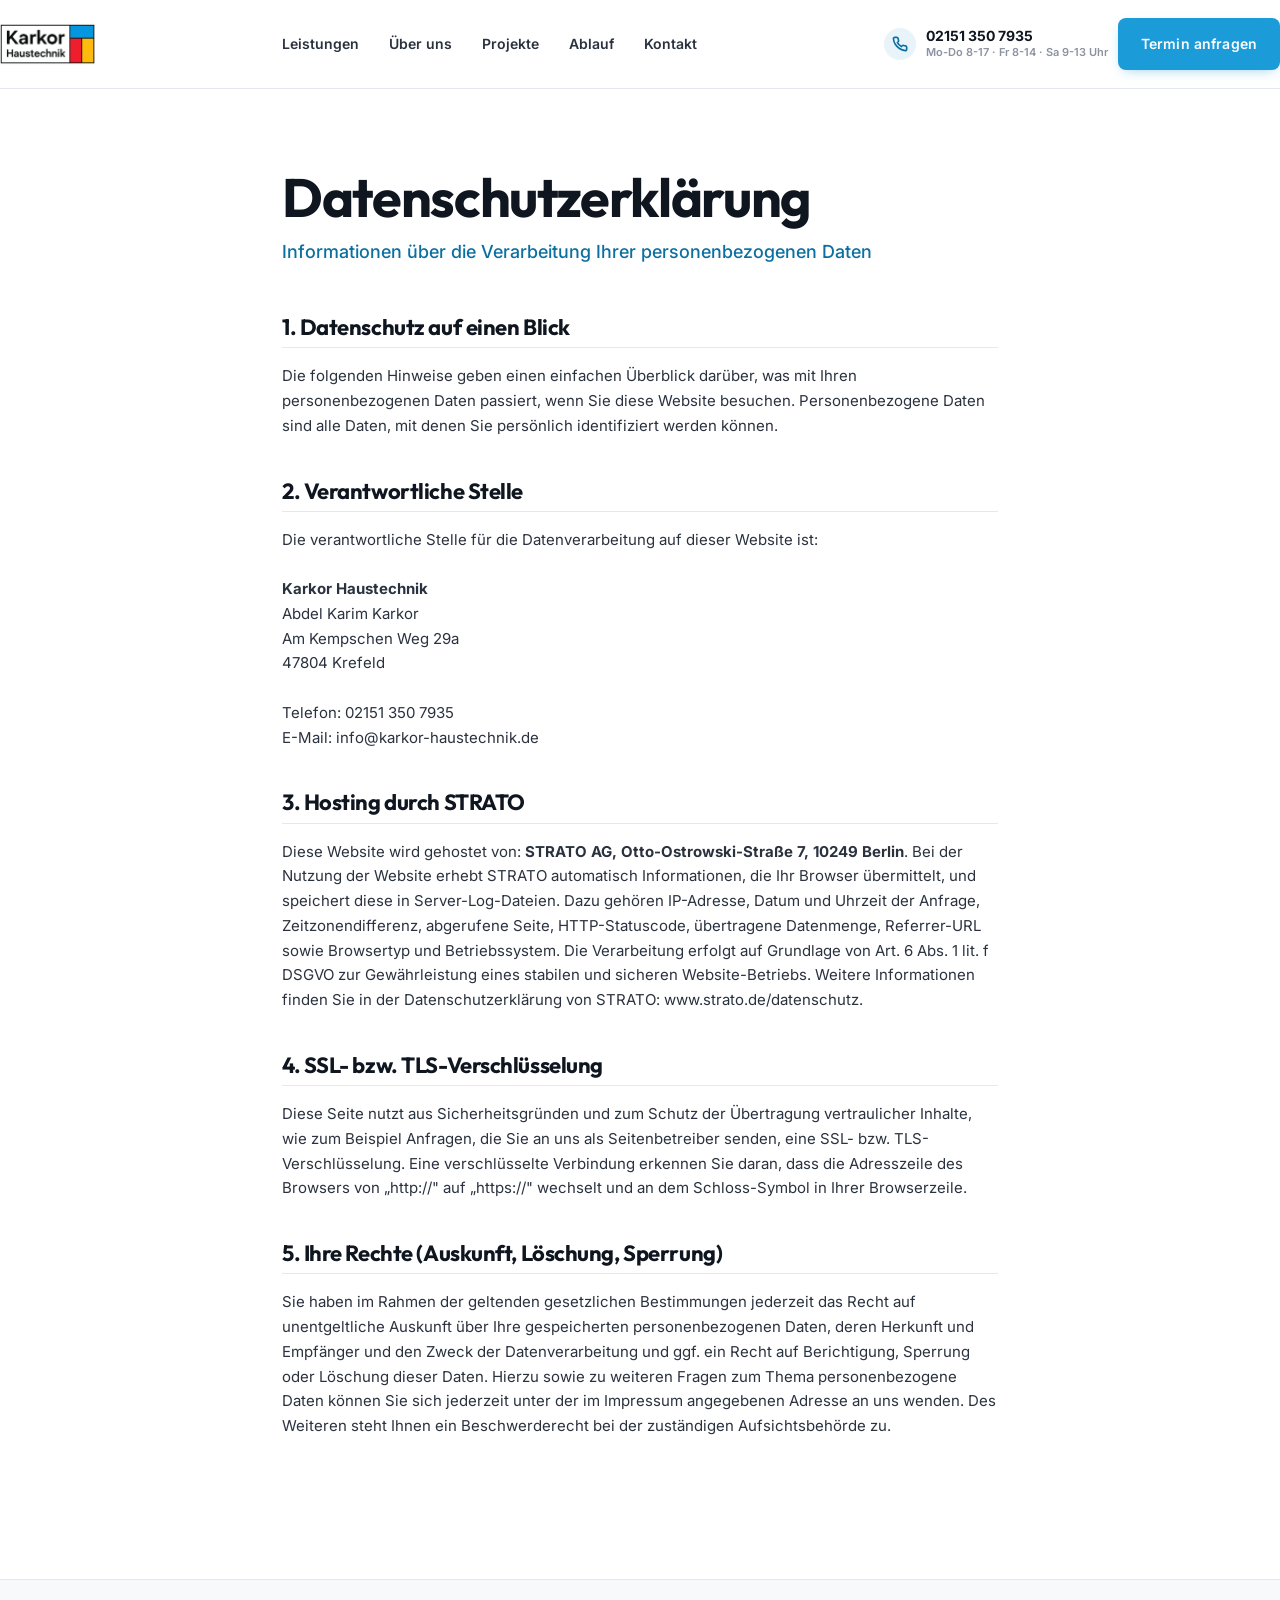
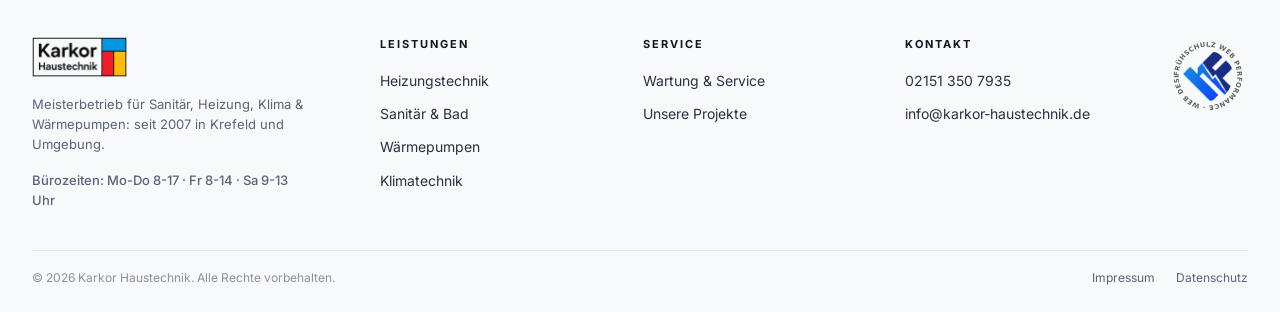
==== commit 042e93c5: "feat: Agency Badge zum Footer hinzugefügt" ====
--- a/datenschutz.html
+++ b/datenschutz.html
@@ -5,7 +5,7 @@
 <meta name="viewport" content="width=device-width, initial-scale=1" />
 <title>Datenschutzerklärung | Karkor Haustechnik</title>
 <meta name="description" content="Datenschutzerklärung für Karkor Haustechnik in Krefeld — Informationen zur Verarbeitung personenbezogener Daten." />
-<link rel="canonical" href="https://karkorshk.de/datenschutz.html" />
+<link rel="canonical" href="https://www.karkor-shk.de/datenschutz.html" />
 <meta name="robots" content="noindex, follow" />
 
 <link rel="preconnect" href="https://fonts.googleapis.com" />
@@ -106,6 +106,19 @@
             <li><a href="mailto:info@karkor-haustechnik.de">info@karkor-haustechnik.de</a></li>
           </ul>
         </div>
+        <div class="col" style="display:flex;align-items:flex-start;justify-content:flex-end;">
+          <a href="https://fruehschulz.net/" target="_blank" rel="noopener" class="nf-footer-badge" aria-label="Website von Nik Frühschulz – Web Performance">
+            <svg class="nf-footer-ring" viewBox="0 0 120 120" aria-hidden="true">
+              <defs>
+                <path id="nf-footer-circle" d="M60,60 m-44,0 a44,44 0 1,1 88,0 a44,44 0 1,1 -88,0"/>
+              </defs>
+              <text class="nf-footer-ring-text">
+                <textPath href="#nf-footer-circle" startOffset="0%">FRÜHSCHULZ WEB PERFORMANCE · WEB DESIGN · MARKETING · VOICE AGENTS ·</textPath>
+              </text>
+            </svg>
+            <img src="assets/nf-logo.webp" alt="Frühschulz Web Performance" class="nf-footer-logo">
+          </a>
+        </div>
       </div>
       <div class="bottom">
         <span>© 2026 Karkor Haustechnik. Alle Rechte vorbehalten.</span>
@@ -140,5 +153,6 @@
     </div>
   </div>
 
+  <script src="scripts/nf-footer-badge.js"></script>
 </body>
 </html>
--- a/karkor-tokens.css
+++ b/karkor-tokens.css
@@ -148,7 +148,7 @@
   padding:56px 0 24px;margin-top:0;
   border-top:1px solid var(--hair);
 }
-footer.site .top{display:grid;grid-template-columns:1.4fr 1fr 1fr 1fr;gap:48px}
+footer.site .top{display:grid;grid-template-columns:1.4fr 1fr 1fr 1fr auto;gap:48px}
 footer.site .col h4{font-size:11px;font-weight:700;letter-spacing:.18em;text-transform:uppercase;color:var(--ink);margin:0 0 16px}
 footer.site .col ul{list-style:none;padding:0;margin:0;display:flex;flex-direction:column;gap:10px}
 footer.site .col a{font-size:14px;color:var(--ink-2);transition:color .15s}
@@ -161,3 +161,11 @@
 }
 footer.site .bottom a{color:var(--ink-3);margin-left:18px;transition:color .15s}
 footer.site .bottom a:hover{color:var(--blue)}
+
+/* Agency Badge */
+.nf-footer-badge { position: relative; width: 80px; height: 80px; display: flex; align-items: center; justify-content: center; text-decoration: none; }
+.nf-footer-ring { position: absolute; inset: 0; width: 100%; height: 100%; animation: nf-spin 12s linear infinite; }
+.nf-footer-ring-text { font-size: 10px; font-weight: 700; letter-spacing: .05em; fill: rgba(0,0,0,.6); font-family: system-ui, sans-serif; }
+.nf-footer-logo { width: 50px; height: 50px; border-radius: 50%; object-fit: cover; position: relative; z-index: 1; }
+.nf-footer-badge:hover .nf-footer-ring { animation-duration: 4s; }
+@keyframes nf-spin { from { transform: rotate(0deg); } to { transform: rotate(360deg); } }
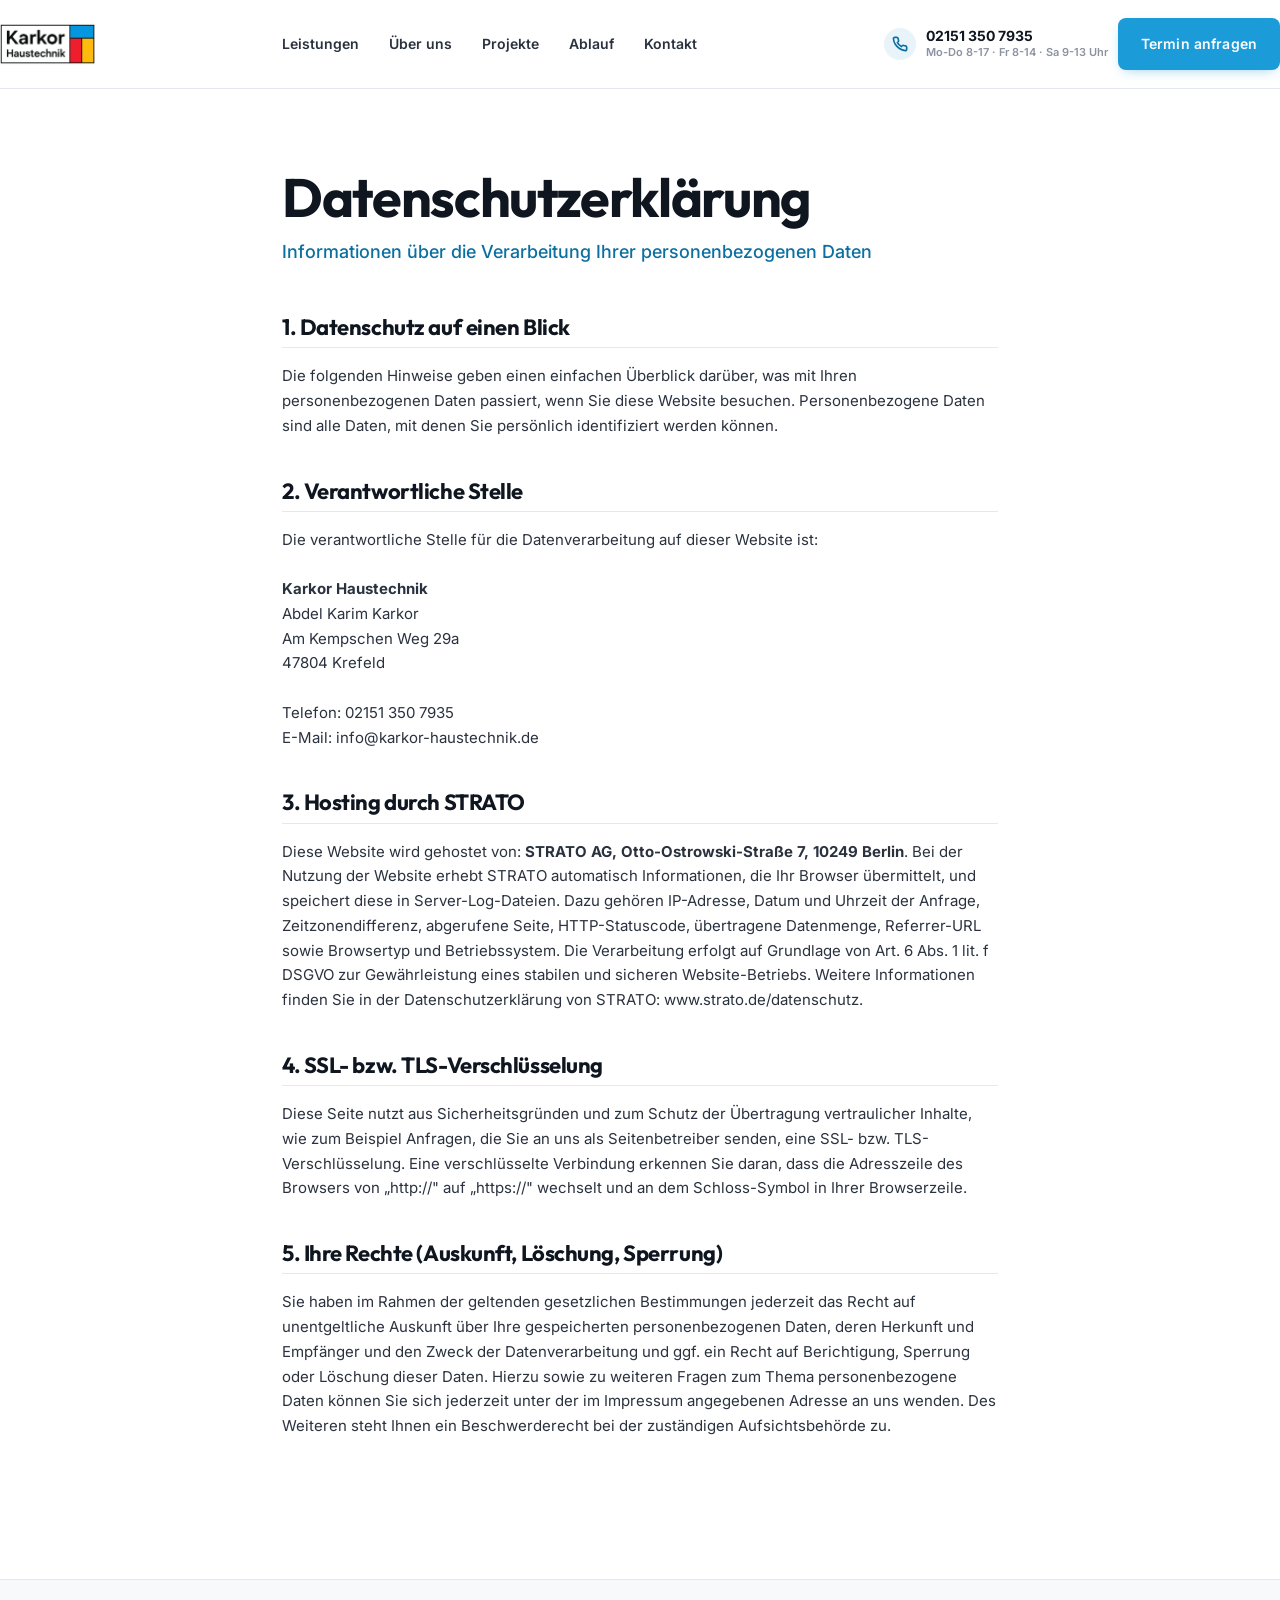
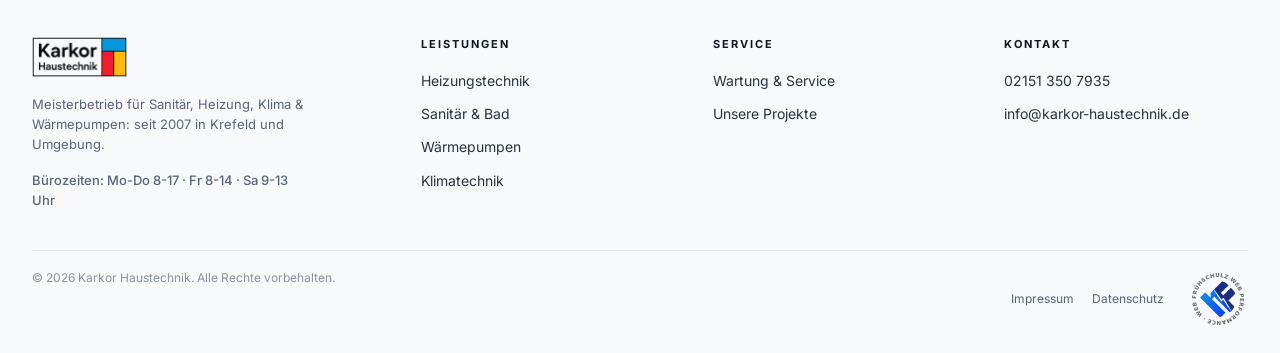
==== commit 5417913b: "fix: Badge in unterste Zeile verschoben und Größe angepasst" ====
--- a/datenschutz.html
+++ b/datenschutz.html
@@ -106,7 +106,12 @@
             <li><a href="mailto:info@karkor-haustechnik.de">info@karkor-haustechnik.de</a></li>
           </ul>
         </div>
-        <div class="col" style="display:flex;align-items:flex-start;justify-content:flex-end;">
+      </div>
+      <div class="bottom">
+        <span>© 2026 Karkor Haustechnik. Alle Rechte vorbehalten.</span>
+        <span style="display:flex;align-items:center;">
+          <a href="impressum.html">Impressum</a>
+          <a href="datenschutz.html">Datenschutz</a>
           <a href="https://fruehschulz.net/" target="_blank" rel="noopener" class="nf-footer-badge" aria-label="Website von Nik Frühschulz – Web Performance">
             <svg class="nf-footer-ring" viewBox="0 0 120 120" aria-hidden="true">
               <defs>
@@ -118,13 +123,6 @@
             </svg>
             <img src="assets/nf-logo.webp" alt="Frühschulz Web Performance" class="nf-footer-logo">
           </a>
-        </div>
-      </div>
-      <div class="bottom">
-        <span>© 2026 Karkor Haustechnik. Alle Rechte vorbehalten.</span>
-        <span>
-          <a href="impressum.html">Impressum</a>
-          <a href="datenschutz.html">Datenschutz</a>
         </span>
       </div>
     </div>
--- a/karkor-tokens.css
+++ b/karkor-tokens.css
@@ -148,7 +148,7 @@
   padding:56px 0 24px;margin-top:0;
   border-top:1px solid var(--hair);
 }
-footer.site .top{display:grid;grid-template-columns:1.4fr 1fr 1fr 1fr auto;gap:48px}
+footer.site .top{display:grid;grid-template-columns:1.4fr 1fr 1fr 1fr;gap:48px}
 footer.site .col h4{font-size:11px;font-weight:700;letter-spacing:.18em;text-transform:uppercase;color:var(--ink);margin:0 0 16px}
 footer.site .col ul{list-style:none;padding:0;margin:0;display:flex;flex-direction:column;gap:10px}
 footer.site .col a{font-size:14px;color:var(--ink-2);transition:color .15s}
@@ -163,9 +163,9 @@
 footer.site .bottom a:hover{color:var(--blue)}
 
 /* Agency Badge */
-.nf-footer-badge { position: relative; width: 80px; height: 80px; display: flex; align-items: center; justify-content: center; text-decoration: none; }
+.nf-footer-badge { position: relative; width: 60px; height: 60px; display: flex; align-items: center; justify-content: center; text-decoration: none; margin-left: 24px !important; }
 .nf-footer-ring { position: absolute; inset: 0; width: 100%; height: 100%; animation: nf-spin 12s linear infinite; }
-.nf-footer-ring-text { font-size: 10px; font-weight: 700; letter-spacing: .05em; fill: rgba(0,0,0,.6); font-family: system-ui, sans-serif; }
-.nf-footer-logo { width: 50px; height: 50px; border-radius: 50%; object-fit: cover; position: relative; z-index: 1; }
+.nf-footer-ring-text { font-size: 11px; font-weight: 700; letter-spacing: .05em; fill: rgba(0,0,0,.6); font-family: system-ui, sans-serif; }
+.nf-footer-logo { width: 36px !important; height: 36px !important; border-radius: 50%; object-fit: cover; position: relative; z-index: 1; display: block !important; }
 .nf-footer-badge:hover .nf-footer-ring { animation-duration: 4s; }
 @keyframes nf-spin { from { transform: rotate(0deg); } to { transform: rotate(360deg); } }
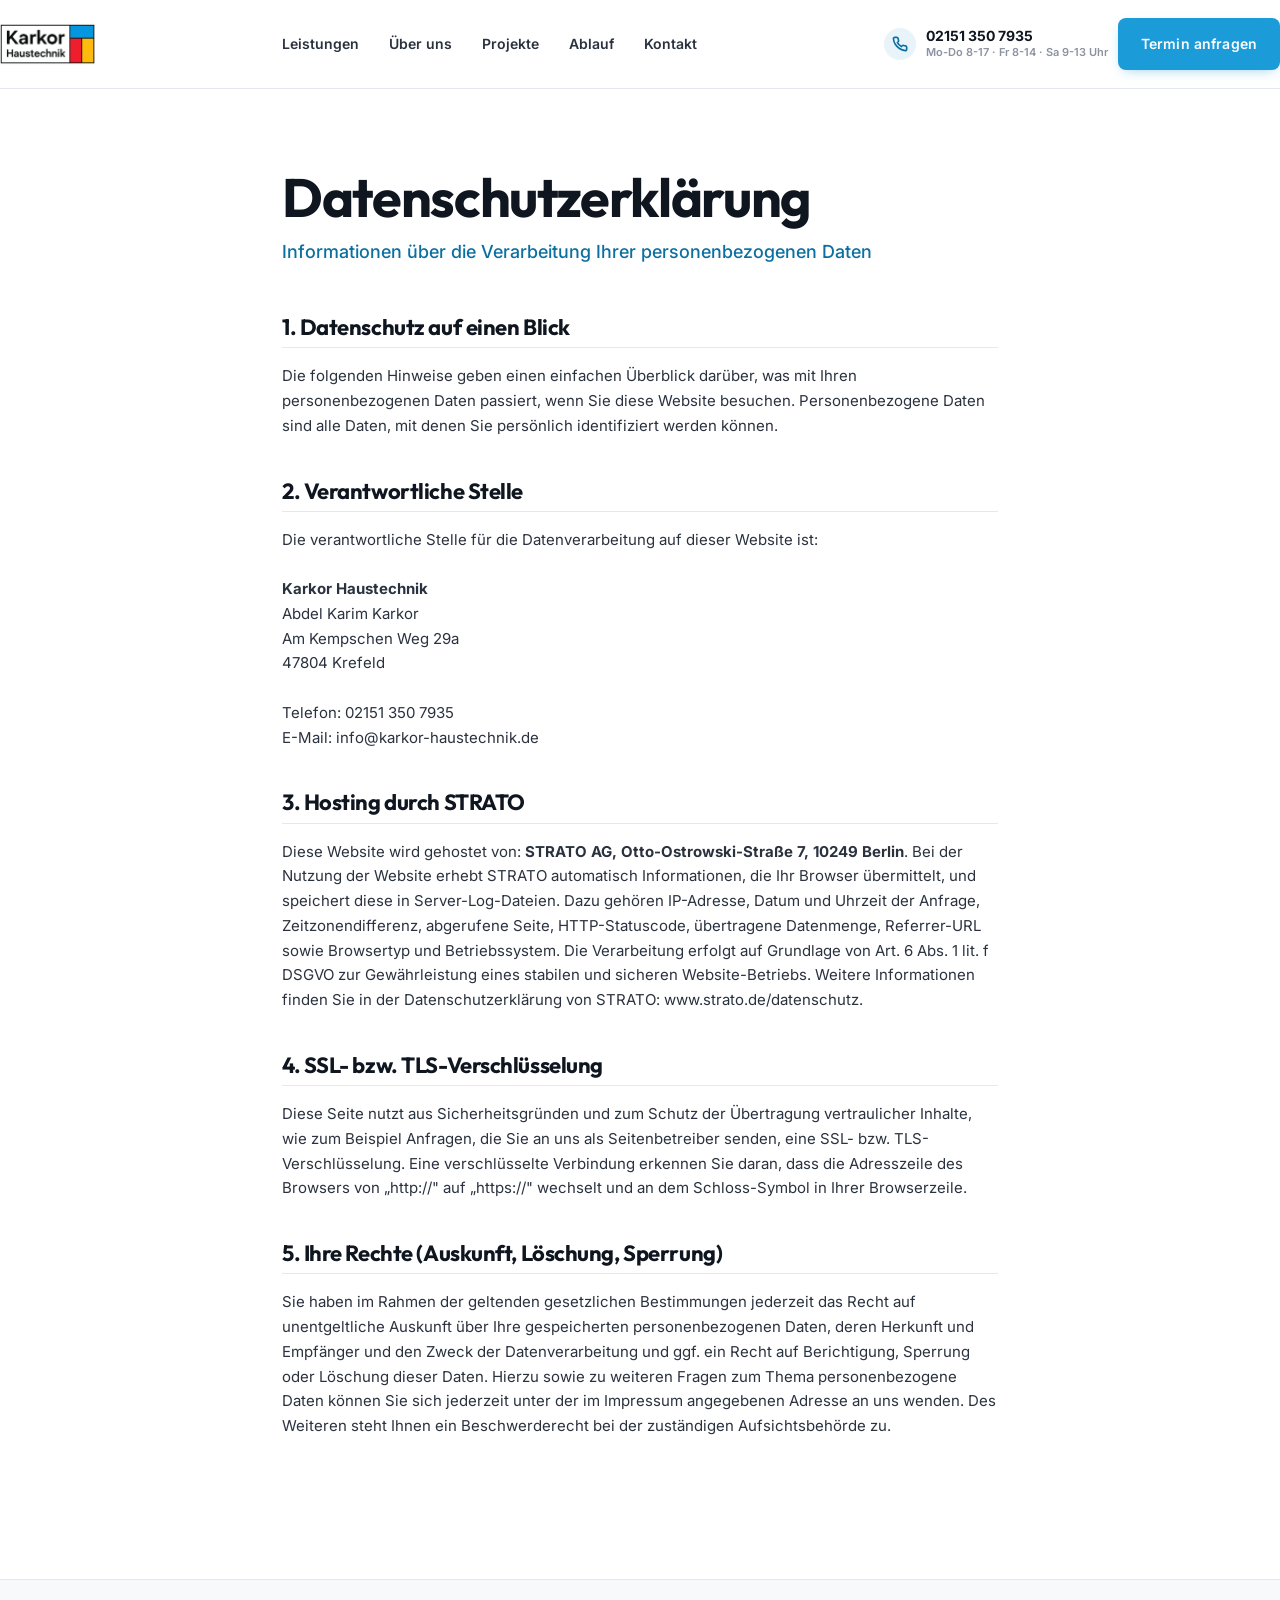
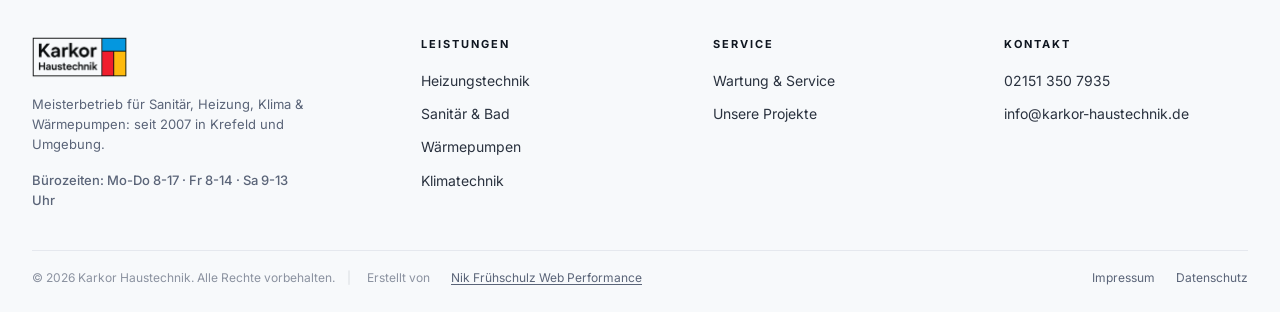
==== commit 500c3bae: "feat: Minimalistisches Creator Badge" ====
--- a/datenschutz.html
+++ b/datenschutz.html
@@ -11,7 +11,7 @@
 <link rel="preconnect" href="https://fonts.googleapis.com" />
 <link rel="preconnect" href="https://fonts.gstatic.com" crossorigin />
 <link href="https://fonts.googleapis.com/css2?family=Inter:wght@400;500;600;700;800&family=Outfit:wght@600;700;800&display=swap" rel="stylesheet" />
-<link rel="stylesheet" href="karkor-tokens.css?v=3" />
+<link rel="stylesheet" href="karkor-tokens.css?v=5" />
 <link rel="stylesheet" href="styles/layout.css?v=3" />
 </head>
 <body>
@@ -108,23 +108,26 @@
         </div>
       </div>
       <div class="bottom">
-        <span>© 2026 Karkor Haustechnik. Alle Rechte vorbehalten.</span>
-        <span style="display:flex;align-items:center;">
-          <a href="impressum.html">Impressum</a>
-          <a href="datenschutz.html">Datenschutz</a>
-          <a href="https://fruehschulz.net/" target="_blank" rel="noopener" class="nf-footer-badge" aria-label="Website von Nik Frühschulz – Web Performance">
-            <svg class="nf-footer-ring" viewBox="0 0 120 120" aria-hidden="true">
-              <defs>
-                <path id="nf-footer-circle" d="M60,60 m-44,0 a44,44 0 1,1 88,0 a44,44 0 1,1 -88,0"/>
-              </defs>
-              <text class="nf-footer-ring-text">
-                <textPath href="#nf-footer-circle" startOffset="0%">FRÜHSCHULZ WEB PERFORMANCE · WEB DESIGN · MARKETING · VOICE AGENTS ·</textPath>
-              </text>
-            </svg>
-            <img src="assets/nf-logo.webp" alt="Frühschulz Web Performance" class="nf-footer-logo">
-          </a>
-        </span>
+  <span style="display:flex; gap:12px; flex-wrap:wrap; align-items:center;">
+    <span>© 2026 Karkor Haustechnik. Alle Rechte vorbehalten.</span>
+    <span style="opacity:0.3">|</span>
+    <span class="nf-creator-wrapper">
+      Erstellt von <a href="https://fruehschulz.net/" target="_blank" rel="noopener" class="nf-creator-link">Nik Frühschulz Web Performance</a>
+      <div class="nf-creator-popup">
+        <img src="assets/nik-photo.webp" alt="Nik" style="width:32px; height:32px; border-radius:50%; margin:0;">
+        <div style="display:flex; flex-direction:column; gap:4px;">
+          <a href="https://fruehschulz.net/" target="_blank" rel="noopener">Website</a>
+          <a href="https://wa.me/4921519288542?text=Hallo%20Nick%2C%20ich%20interessiere%20mich%20f%C3%BCr%20deine%20Leistungen." class="whatsapp" target="_blank" rel="noopener">WhatsApp</a>
+        </div>
       </div>
+    </span>
+  </span>
+  <span>
+    <a href="impressum.html">Impressum</a>
+    <a href="datenschutz.html">Datenschutz</a>
+  </span>
+</div>
+
     </div>
   </footer>
 
--- a/karkor-tokens.css
+++ b/karkor-tokens.css
@@ -162,10 +162,13 @@
 footer.site .bottom a{color:var(--ink-3);margin-left:18px;transition:color .15s}
 footer.site .bottom a:hover{color:var(--blue)}
 
-/* Agency Badge */
-.nf-footer-badge { position: relative; width: 60px; height: 60px; display: flex; align-items: center; justify-content: center; text-decoration: none; margin-left: 24px !important; }
-.nf-footer-ring { position: absolute; inset: 0; width: 100%; height: 100%; animation: nf-spin 12s linear infinite; }
-.nf-footer-ring-text { font-size: 11px; font-weight: 700; letter-spacing: .05em; fill: rgba(0,0,0,.6); font-family: system-ui, sans-serif; }
-.nf-footer-logo { width: 36px !important; height: 36px !important; border-radius: 50%; object-fit: cover; position: relative; z-index: 1; display: block !important; }
-.nf-footer-badge:hover .nf-footer-ring { animation-duration: 4s; }
-@keyframes nf-spin { from { transform: rotate(0deg); } to { transform: rotate(360deg); } }
+/* Agency Creator Badge */
+.nf-creator-wrapper { position: relative; display: inline-block; margin-left: 4px; }
+.nf-creator-link { color: var(--ink-3); text-decoration: underline; text-underline-offset: 2px; transition: color 0.2s; }
+.nf-creator-link:hover { color: var(--blue); }
+.nf-creator-popup { position: absolute; bottom: 100%; left: 0; transform: translateY(10px); opacity: 0; visibility: hidden; background: #fff; border: 1px solid var(--hair); border-radius: 8px; padding: 12px; box-shadow: 0 4px 12px rgba(0,0,0,0.1); transition: all 0.2s; width: max-content; z-index: 100; display: flex; gap: 12px; align-items: center; pointer-events: none; }
+.nf-creator-wrapper:hover .nf-creator-popup { opacity: 1; visibility: visible; transform: translateY(-8px); pointer-events: auto; }
+.nf-creator-popup a { display: flex; align-items: center; gap: 6px; font-size: 13px; color: var(--ink) !important; text-decoration: none; font-weight: 500; padding: 6px 10px; border-radius: 4px; background: #f5f5f5; transition: background 0.2s; margin-left: 0 !important; }
+.nf-creator-popup a:hover { background: #e5e5e5; }
+.nf-creator-popup a.whatsapp { background: #25d366; color: #fff !important; }
+.nf-creator-popup a.whatsapp:hover { background: #20bd5a; color: #fff !important; }
